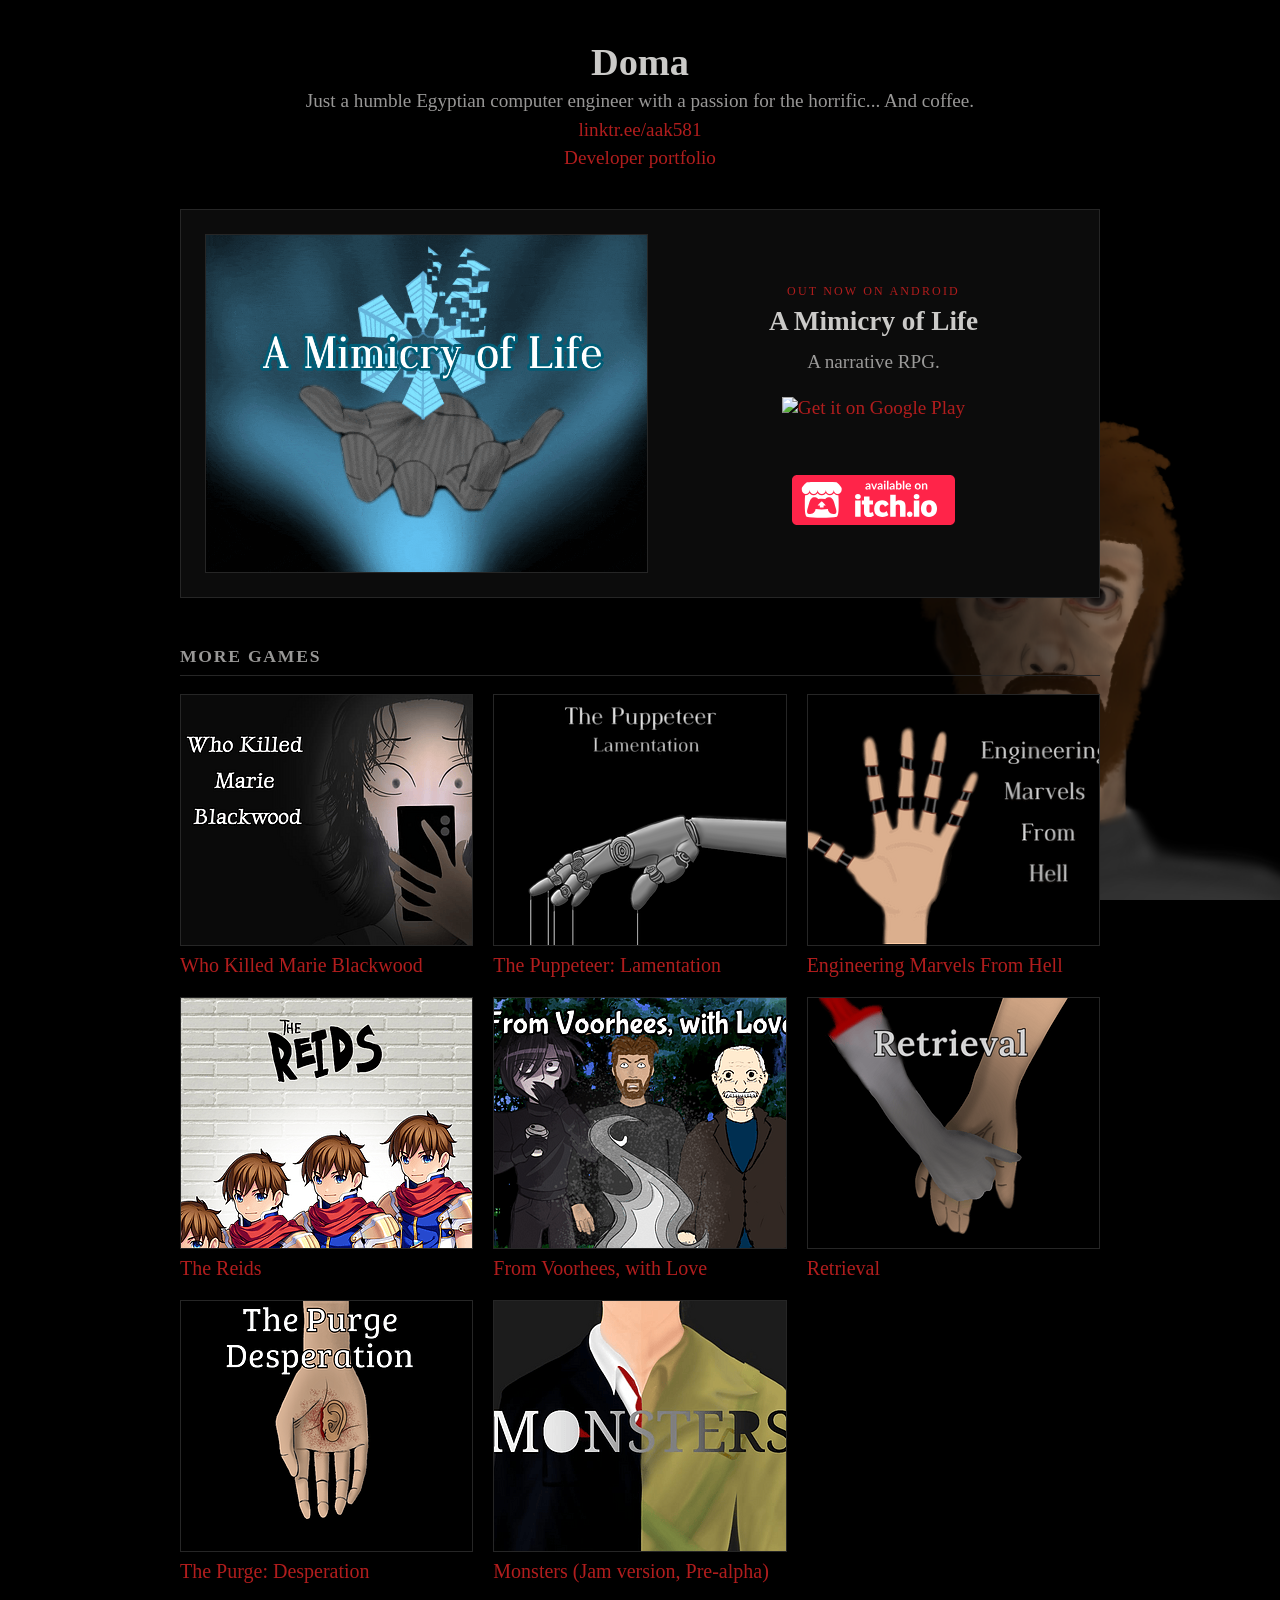
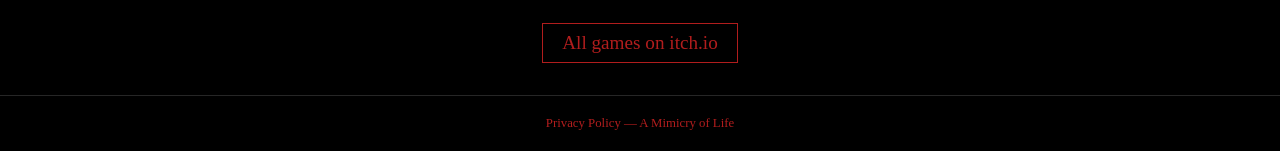
==== games/index.html @ dd7acb0f "Turn the site into a developer portfolio and move the games page to /games/ The root page now presen" ====
<!DOCTYPE html>
<html lang="en">
<head>
  <meta charset="UTF-8">
  <meta name="viewport" content="width=device-width, initial-scale=1.0">
  <title>Doma — Game Developer</title>
  <meta name="description" content="Doma — just a humble Egyptian computer engineer with a passion for the horrific... And coffee. A Mimicry of Life, out now on Android, plus more games on itch.io.">
  <link rel="icon" href="/favicon.ico" sizes="48x48 32x32 16x16">
  <link rel="icon" type="image/png" sizes="32x32" href="/assets/icons/favicon-32.png">
  <link rel="icon" type="image/png" sizes="16x16" href="/assets/icons/favicon-16.png">
  <link rel="apple-touch-icon" href="/assets/icons/apple-touch-icon.png">
  <meta name="theme-color" content="#000000">
  <style>
    :root {
      --bg: #000000;
      --panel: #0c0c0c;
      --border: #262626;
      --text: #cbcac8;
      --text-dim: rgba(203, 202, 200, 0.75);
      --accent: #b11d1d;
    }
    * { box-sizing: border-box; }
    body {
      font-family: serif, Lato, sans-serif;
      font-size: 120%;
      background: var(--bg);
      background-image: url("/assets/stare-bg.png");
      background-position: right bottom;
      background-repeat: no-repeat;
      background-size: 55%;
      color: var(--text);
      margin: 0;
      min-height: 100vh;
    }
    @media screen and (min-width: 800px) {
      body { background-attachment: fixed; }
    }
    a { color: var(--accent); text-decoration: none; }
    a:hover { text-decoration: underline; }

    .wrap {
      max-width: 960px;
      margin: 0 auto;
      padding: 2.5rem 1.25rem 1rem;
    }
    header { text-align: center; margin-bottom: 2.5rem; }
    h1 { font-size: 2.4rem; margin: 0; color: var(--text); }
    .tagline { color: var(--text-dim); margin: 0.4rem 0 0; }

    .featured {
      background: var(--panel);
      border: 1px solid var(--border);
      padding: 1.5rem;
      margin-bottom: 3rem;
      display: flex;
      flex-wrap: wrap;
      gap: 1.5rem;
      align-items: center;
      justify-content: center;
    }
    .featured .cover {
      flex: 1 1 320px;
      max-width: 460px;
    }
    .featured .cover img {
      width: 100%;
      height: auto;
      display: block;
      border: 1px solid var(--border);
    }
    .featured .info {
      flex: 1 1 280px;
      max-width: 420px;
      text-align: center;
    }
    .featured .label {
      font-size: 0.75rem;
      letter-spacing: 0.18em;
      text-transform: uppercase;
      color: var(--accent);
    }
    .featured h2 { margin: 0.4rem 0 0.6rem; font-size: 1.7rem; }
    .featured h2 a { color: var(--text); }
    .featured p { color: var(--text-dim); line-height: 1.6; margin-top: 0; }
    .badge-play img { height: 72px; display: inline-block; }
    .badge-itch img { height: 50px; display: inline-block; margin-top: 0.35rem; }
    .btn-itch {
      display: inline-block;
      border: 1px solid var(--accent);
      padding: 0.5rem 1.2rem;
      margin-top: 0.5rem;
    }
    .btn-itch:hover { background: var(--accent); color: #fff; text-decoration: none; }

    .games h3 {
      font-size: 1.1rem;
      letter-spacing: 0.1em;
      text-transform: uppercase;
      color: var(--text-dim);
      border-bottom: 1px solid var(--border);
      padding-bottom: 0.5rem;
    }
    .grid {
      display: grid;
      grid-template-columns: repeat(auto-fill, minmax(230px, 1fr));
      gap: 1.25rem;
      margin-bottom: 2rem;
    }
    .cell a.thumb { display: block; border: 1px solid var(--border); }
    .cell img {
      width: 100%;
      aspect-ratio: 315 / 250;
      object-fit: cover;
      display: block;
      background: var(--panel);
    }
    .cell .title {
      display: block;
      margin-top: 0.5rem;
      font-size: 1.25rem;
      color: var(--accent);
    }
    .all-games { text-align: center; margin-bottom: 1rem; }

    footer {
      text-align: center;
      border-top: 1px solid var(--border);
      padding: 1.25rem;
      font-size: 0.8rem;
      color: var(--text-dim);
    }
  </style>
</head>
<body>
  <div class="wrap">
    <header>
      <h1>Doma</h1>
      <p class="tagline">Just a humble Egyptian computer engineer with a passion for the horrific... And coffee.</p>
      <p class="tagline"><a href="https://linktr.ee/aak581">linktr.ee/aak581</a></p>
      <p class="tagline"><a href="/">Developer portfolio</a></p>
    </header>

    <section class="featured">
      <div class="cover">
        <a href="https://play.google.com/store/apps/details?id=com.doma581.amimicryoflife"><img src="/assets/covers/a-mimicry-of-life.gif" alt="A Mimicry of Life cover" width="816" height="624"></a>
      </div>
      <div class="info">
        <span class="label">Out now on Android</span>
        <h2><a href="https://aak581.itch.io/a-mimicry-of-life">A Mimicry of Life</a></h2>
        <p>A narrative RPG.</p>
        <a class="badge-play" href="https://play.google.com/store/apps/details?id=com.doma581.amimicryoflife"><img src="https://play.google.com/intl/en_us/badges/static/images/badges/en_badge_web_generic.png" alt="Get it on Google Play"></a>
        <br>
        <a class="badge-itch" href="https://aak581.itch.io/a-mimicry-of-life"><img src="/assets/itch-badge.svg" alt="Available on itch.io"></a>
      </div>
    </section>

    <section class="games">
      <h3>More Games</h3>
      <div class="grid">
        <div class="cell">
          <a class="thumb" href="https://aak581.itch.io/who-killed-marie-blackwood"><img loading="lazy" src="/assets/covers/who-killed-marie-blackwood.png" alt="Who Killed Marie Blackwood cover" width="315" height="250"></a>
          <a class="title" href="https://aak581.itch.io/who-killed-marie-blackwood">Who Killed Marie Blackwood</a>
        </div>
        <div class="cell">
          <a class="thumb" href="https://aak581.itch.io/the-puppeteer-lamentation"><img loading="lazy" src="/assets/covers/the-puppeteer-lamentation.png" alt="The Puppeteer: Lamentation cover" width="315" height="250"></a>
          <a class="title" href="https://aak581.itch.io/the-puppeteer-lamentation">The Puppeteer: Lamentation</a>
        </div>
        <div class="cell">
          <a class="thumb" href="https://aak581.itch.io/engineering-marvels-from-hell"><img loading="lazy" src="/assets/covers/engineering-marvels-from-hell.png" data-gif="/assets/covers/engineering-marvels-from-hell.gif" alt="Engineering Marvels From Hell cover" width="315" height="250"></a>
          <a class="title" href="https://aak581.itch.io/engineering-marvels-from-hell">Engineering Marvels From Hell</a>
        </div>
        <div class="cell">
          <a class="thumb" href="https://aak581.itch.io/the-reids"><img loading="lazy" src="/assets/covers/the-reids.png" alt="The Reids cover" width="315" height="250"></a>
          <a class="title" href="https://aak581.itch.io/the-reids">The Reids</a>
        </div>
        <div class="cell">
          <a class="thumb" href="https://aak581.itch.io/from-voorhees-with-love"><img loading="lazy" src="/assets/covers/from-voorhees-with-love.png" alt="From Voorhees, with Love cover" width="315" height="250"></a>
          <a class="title" href="https://aak581.itch.io/from-voorhees-with-love">From Voorhees, with Love</a>
        </div>
        <div class="cell">
          <a class="thumb" href="https://aak581.itch.io/retrieval"><img loading="lazy" src="/assets/covers/retrieval.png" alt="Retrieval cover" width="315" height="250"></a>
          <a class="title" href="https://aak581.itch.io/retrieval">Retrieval</a>
        </div>
        <div class="cell">
          <a class="thumb" href="https://aak581.itch.io/the-purge-desperation"><img loading="lazy" src="/assets/covers/the-purge-desperation.png" alt="The Purge: Desperation cover" width="315" height="250"></a>
          <a class="title" href="https://aak581.itch.io/the-purge-desperation">The Purge: Desperation</a>
        </div>
        <div class="cell">
          <a class="thumb" href="https://aak581.itch.io/monsters"><img loading="lazy" src="/assets/covers/monsters.png" alt="Monsters cover" width="315" height="250"></a>
          <a class="title" href="https://aak581.itch.io/monsters">Monsters (Jam version, Pre-alpha)</a>
        </div>
      </div>
      <p class="all-games"><a class="btn-itch" href="https://aak581.itch.io/">All games on itch.io</a></p>
    </section>
  </div>

  <footer>
    <a href="/privacy/a-mimicry-of-life/">Privacy Policy — A Mimicry of Life</a>
  </footer>

  <script>
    document.querySelectorAll('img[data-gif]').forEach(function (img) {
      var still = img.src;
      var cell = img.closest('.cell');
      cell.addEventListener('mouseenter', function () { img.src = img.dataset.gif; });
      cell.addEventListener('mouseleave', function () { img.src = still; });
    });
  </script>
</body>
</html>
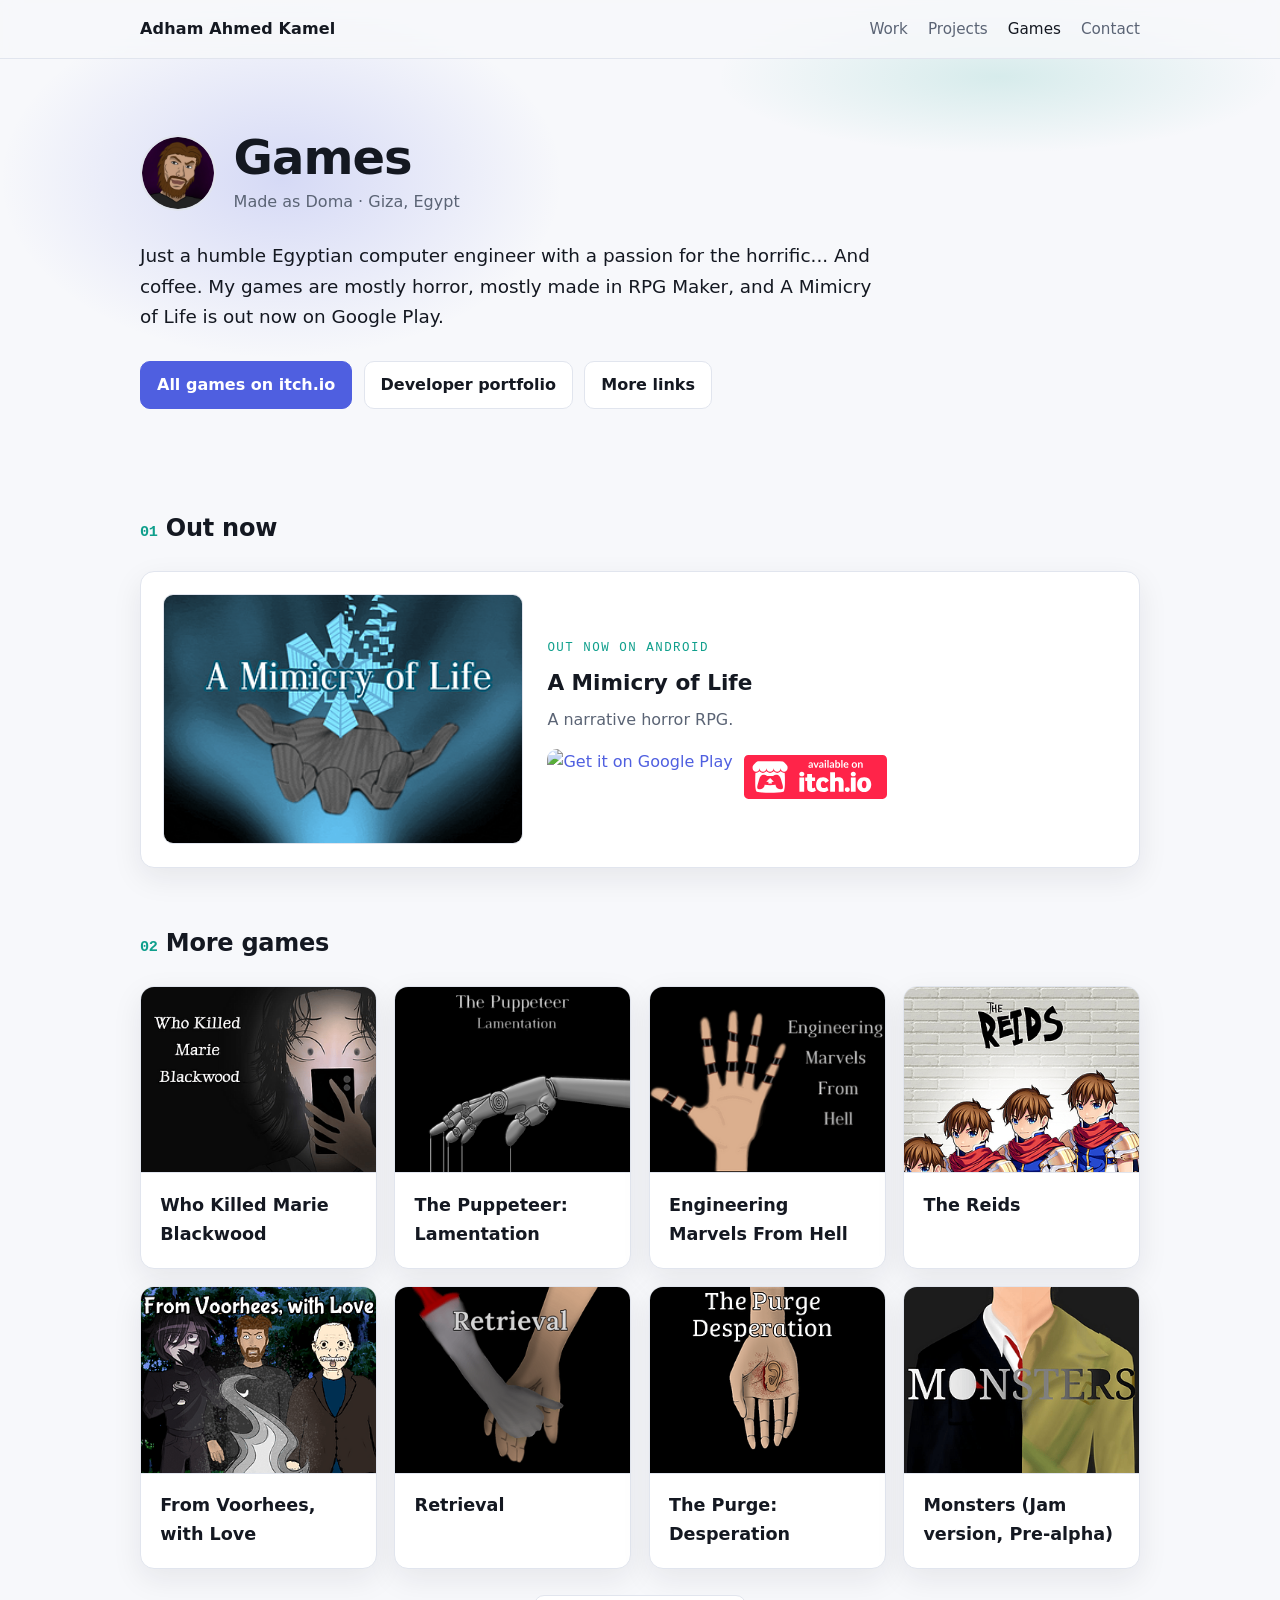
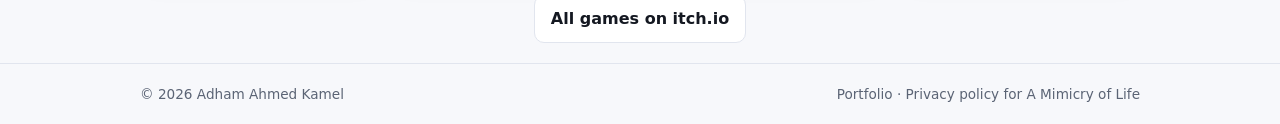
==== commit abc38468: "Restyle the games page to match the portfolio Both pages now share assets/site.css and assets/site.j" ====
--- a/games/index.html
+++ b/games/index.html
@@ -3,208 +3,115 @@
 <head>
   <meta charset="UTF-8">
   <meta name="viewport" content="width=device-width, initial-scale=1.0">
-  <title>Doma — Game Developer</title>
-  <meta name="description" content="Doma — just a humble Egyptian computer engineer with a passion for the horrific... And coffee. A Mimicry of Life, out now on Android, plus more games on itch.io.">
+  <title>Games · Adham Ahmed Kamel</title>
+  <meta name="description" content="Games by Adham Ahmed Kamel (Doma): A Mimicry of Life, out now on Android, plus more horror games on itch.io.">
+  <link rel="canonical" href="https://aak581.github.io/games/">
+  <meta property="og:type" content="website">
+  <meta property="og:url" content="https://aak581.github.io/games/">
+  <meta property="og:title" content="Games · Adham Ahmed Kamel">
+  <meta property="og:description" content="A Mimicry of Life, out now on Android, plus more horror games on itch.io.">
+  <meta property="og:image" content="https://aak581.github.io/assets/covers/a-mimicry-of-life.png">
   <link rel="icon" href="/favicon.ico" sizes="48x48 32x32 16x16">
   <link rel="icon" type="image/png" sizes="32x32" href="/assets/icons/favicon-32.png">
   <link rel="icon" type="image/png" sizes="16x16" href="/assets/icons/favicon-16.png">
   <link rel="apple-touch-icon" href="/assets/icons/apple-touch-icon.png">
-  <meta name="theme-color" content="#000000">
-  <style>
-    :root {
-      --bg: #000000;
-      --panel: #0c0c0c;
-      --border: #262626;
-      --text: #cbcac8;
-      --text-dim: rgba(203, 202, 200, 0.75);
-      --accent: #b11d1d;
-    }
-    * { box-sizing: border-box; }
-    body {
-      font-family: serif, Lato, sans-serif;
-      font-size: 120%;
-      background: var(--bg);
-      background-image: url("/assets/stare-bg.png");
-      background-position: right bottom;
-      background-repeat: no-repeat;
-      background-size: 55%;
-      color: var(--text);
-      margin: 0;
-      min-height: 100vh;
-    }
-    @media screen and (min-width: 800px) {
-      body { background-attachment: fixed; }
-    }
-    a { color: var(--accent); text-decoration: none; }
-    a:hover { text-decoration: underline; }
-
-    .wrap {
-      max-width: 960px;
-      margin: 0 auto;
-      padding: 2.5rem 1.25rem 1rem;
-    }
-    header { text-align: center; margin-bottom: 2.5rem; }
-    h1 { font-size: 2.4rem; margin: 0; color: var(--text); }
-    .tagline { color: var(--text-dim); margin: 0.4rem 0 0; }
-
-    .featured {
-      background: var(--panel);
-      border: 1px solid var(--border);
-      padding: 1.5rem;
-      margin-bottom: 3rem;
-      display: flex;
-      flex-wrap: wrap;
-      gap: 1.5rem;
-      align-items: center;
-      justify-content: center;
-    }
-    .featured .cover {
-      flex: 1 1 320px;
-      max-width: 460px;
-    }
-    .featured .cover img {
-      width: 100%;
-      height: auto;
-      display: block;
-      border: 1px solid var(--border);
-    }
-    .featured .info {
-      flex: 1 1 280px;
-      max-width: 420px;
-      text-align: center;
-    }
-    .featured .label {
-      font-size: 0.75rem;
-      letter-spacing: 0.18em;
-      text-transform: uppercase;
-      color: var(--accent);
-    }
-    .featured h2 { margin: 0.4rem 0 0.6rem; font-size: 1.7rem; }
-    .featured h2 a { color: var(--text); }
-    .featured p { color: var(--text-dim); line-height: 1.6; margin-top: 0; }
-    .badge-play img { height: 72px; display: inline-block; }
-    .badge-itch img { height: 50px; display: inline-block; margin-top: 0.35rem; }
-    .btn-itch {
-      display: inline-block;
-      border: 1px solid var(--accent);
-      padding: 0.5rem 1.2rem;
-      margin-top: 0.5rem;
-    }
-    .btn-itch:hover { background: var(--accent); color: #fff; text-decoration: none; }
-
-    .games h3 {
-      font-size: 1.1rem;
-      letter-spacing: 0.1em;
-      text-transform: uppercase;
-      color: var(--text-dim);
-      border-bottom: 1px solid var(--border);
-      padding-bottom: 0.5rem;
-    }
-    .grid {
-      display: grid;
-      grid-template-columns: repeat(auto-fill, minmax(230px, 1fr));
-      gap: 1.25rem;
-      margin-bottom: 2rem;
-    }
-    .cell a.thumb { display: block; border: 1px solid var(--border); }
-    .cell img {
-      width: 100%;
-      aspect-ratio: 315 / 250;
-      object-fit: cover;
-      display: block;
-      background: var(--panel);
-    }
-    .cell .title {
-      display: block;
-      margin-top: 0.5rem;
-      font-size: 1.25rem;
-      color: var(--accent);
-    }
-    .all-games { text-align: center; margin-bottom: 1rem; }
-
-    footer {
-      text-align: center;
-      border-top: 1px solid var(--border);
-      padding: 1.25rem;
-      font-size: 0.8rem;
-      color: var(--text-dim);
-    }
-  </style>
+  <meta name="theme-color" content="#0b0d12">
+  <link rel="stylesheet" href="/assets/site.css">
 </head>
 <body>
-  <div class="wrap">
-    <header>
-      <h1>Doma</h1>
-      <p class="tagline">Just a humble Egyptian computer engineer with a passion for the horrific... And coffee.</p>
-      <p class="tagline"><a href="https://linktr.ee/aak581">linktr.ee/aak581</a></p>
-      <p class="tagline"><a href="/">Developer portfolio</a></p>
+  <a class="skip" href="#main">Skip to content</a>
+  <nav aria-label="Main">
+    <div class="wrap">
+      <a class="brand" href="/">Adham Ahmed Kamel</a>
+      <ul>
+        <li><a href="/#work">Work</a></li>
+        <li><a href="/#projects">Projects</a></li>
+        <li class="opt"><a href="/games/" aria-current="page">Games</a></li>
+        <li><a href="/#contact">Contact</a></li>
+      </ul>
+    </div>
+  </nav>
+
+  <main id="main">
+    <header class="hero wrap" id="top">
+      <div class="hero-top">
+        <img class="avatar" src="/assets/icons/icon-192.png" alt="" width="76" height="76">
+        <div>
+          <h1>Games</h1>
+          <p class="role">Made as Doma · Giza, Egypt</p>
+        </div>
+      </div>
+      <p class="lead">Just a humble Egyptian computer engineer with a passion for the horrific... And coffee. My games are mostly horror, mostly made in RPG Maker, and A Mimicry of Life is out now on Google Play.</p>
+      <div class="cta">
+        <a class="btn primary" href="https://aak581.itch.io/">All games on itch.io</a>
+        <a class="btn" href="/">Developer portfolio</a>
+        <a class="btn" href="https://linktr.ee/aak581">More links</a>
+      </div>
     </header>
 
-    <section class="featured">
-      <div class="cover">
-        <a href="https://play.google.com/store/apps/details?id=com.doma581.amimicryoflife"><img src="/assets/covers/a-mimicry-of-life.gif" alt="A Mimicry of Life cover" width="816" height="624"></a>
-      </div>
-      <div class="info">
-        <span class="label">Out now on Android</span>
-        <h2><a href="https://aak581.itch.io/a-mimicry-of-life">A Mimicry of Life</a></h2>
-        <p>A narrative RPG.</p>
-        <a class="badge-play" href="https://play.google.com/store/apps/details?id=com.doma581.amimicryoflife"><img src="https://play.google.com/intl/en_us/badges/static/images/badges/en_badge_web_generic.png" alt="Get it on Google Play"></a>
-        <br>
-        <a class="badge-itch" href="https://aak581.itch.io/a-mimicry-of-life"><img src="/assets/itch-badge.svg" alt="Available on itch.io"></a>
+    <section class="wrap reveal">
+      <h2><span class="num">01</span>Out now</h2>
+      <div class="game" data-hover>
+        <a href="https://play.google.com/store/apps/details?id=com.doma581.amimicryoflife"><img src="/assets/covers/a-mimicry-of-life.png" data-gif="/assets/covers/a-mimicry-of-life.gif" alt="A Mimicry of Life cover art" width="315" height="250"></a>
+        <div>
+          <span class="label">Out now on Android</span>
+          <h3>A Mimicry of Life</h3>
+          <p>A narrative horror RPG.</p>
+          <div class="row">
+            <a class="play" href="https://play.google.com/store/apps/details?id=com.doma581.amimicryoflife"><img src="https://play.google.com/intl/en_us/badges/static/images/badges/en_badge_web_generic.png" alt="Get it on Google Play"></a>
+            <a class="badge-itch" href="https://aak581.itch.io/a-mimicry-of-life"><img src="/assets/itch-badge.svg" alt="Available on itch.io" width="140" height="44"></a>
+          </div>
+        </div>
       </div>
     </section>
 
-    <section class="games">
-      <h3>More Games</h3>
-      <div class="grid">
-        <div class="cell">
-          <a class="thumb" href="https://aak581.itch.io/who-killed-marie-blackwood"><img loading="lazy" src="/assets/covers/who-killed-marie-blackwood.png" alt="Who Killed Marie Blackwood cover" width="315" height="250"></a>
-          <a class="title" href="https://aak581.itch.io/who-killed-marie-blackwood">Who Killed Marie Blackwood</a>
-        </div>
-        <div class="cell">
-          <a class="thumb" href="https://aak581.itch.io/the-puppeteer-lamentation"><img loading="lazy" src="/assets/covers/the-puppeteer-lamentation.png" alt="The Puppeteer: Lamentation cover" width="315" height="250"></a>
-          <a class="title" href="https://aak581.itch.io/the-puppeteer-lamentation">The Puppeteer: Lamentation</a>
-        </div>
-        <div class="cell">
-          <a class="thumb" href="https://aak581.itch.io/engineering-marvels-from-hell"><img loading="lazy" src="/assets/covers/engineering-marvels-from-hell.png" data-gif="/assets/covers/engineering-marvels-from-hell.gif" alt="Engineering Marvels From Hell cover" width="315" height="250"></a>
-          <a class="title" href="https://aak581.itch.io/engineering-marvels-from-hell">Engineering Marvels From Hell</a>
-        </div>
-        <div class="cell">
-          <a class="thumb" href="https://aak581.itch.io/the-reids"><img loading="lazy" src="/assets/covers/the-reids.png" alt="The Reids cover" width="315" height="250"></a>
-          <a class="title" href="https://aak581.itch.io/the-reids">The Reids</a>
-        </div>
-        <div class="cell">
-          <a class="thumb" href="https://aak581.itch.io/from-voorhees-with-love"><img loading="lazy" src="/assets/covers/from-voorhees-with-love.png" alt="From Voorhees, with Love cover" width="315" height="250"></a>
-          <a class="title" href="https://aak581.itch.io/from-voorhees-with-love">From Voorhees, with Love</a>
-        </div>
-        <div class="cell">
-          <a class="thumb" href="https://aak581.itch.io/retrieval"><img loading="lazy" src="/assets/covers/retrieval.png" alt="Retrieval cover" width="315" height="250"></a>
-          <a class="title" href="https://aak581.itch.io/retrieval">Retrieval</a>
-        </div>
-        <div class="cell">
-          <a class="thumb" href="https://aak581.itch.io/the-purge-desperation"><img loading="lazy" src="/assets/covers/the-purge-desperation.png" alt="The Purge: Desperation cover" width="315" height="250"></a>
-          <a class="title" href="https://aak581.itch.io/the-purge-desperation">The Purge: Desperation</a>
-        </div>
-        <div class="cell">
-          <a class="thumb" href="https://aak581.itch.io/monsters"><img loading="lazy" src="/assets/covers/monsters.png" alt="Monsters cover" width="315" height="250"></a>
-          <a class="title" href="https://aak581.itch.io/monsters">Monsters (Jam version, Pre-alpha)</a>
-        </div>
+    <section class="wrap reveal">
+      <h2><span class="num">02</span>More games</h2>
+      <div class="grid games-grid">
+        <article class="card">
+          <a class="media cover" href="https://aak581.itch.io/who-killed-marie-blackwood"><img loading="lazy" src="/assets/covers/who-killed-marie-blackwood.png" alt="Who Killed Marie Blackwood cover" width="315" height="250"></a>
+          <div class="body"><h3><a href="https://aak581.itch.io/who-killed-marie-blackwood">Who Killed Marie Blackwood</a></h3></div>
+        </article>
+        <article class="card">
+          <a class="media cover" href="https://aak581.itch.io/the-puppeteer-lamentation"><img loading="lazy" src="/assets/covers/the-puppeteer-lamentation.png" alt="The Puppeteer: Lamentation cover" width="315" height="250"></a>
+          <div class="body"><h3><a href="https://aak581.itch.io/the-puppeteer-lamentation">The Puppeteer: Lamentation</a></h3></div>
+        </article>
+        <article class="card" data-hover>
+          <a class="media cover" href="https://aak581.itch.io/engineering-marvels-from-hell"><img loading="lazy" src="/assets/covers/engineering-marvels-from-hell.png" data-gif="/assets/covers/engineering-marvels-from-hell.gif" alt="Engineering Marvels From Hell cover" width="315" height="250"></a>
+          <div class="body"><h3><a href="https://aak581.itch.io/engineering-marvels-from-hell">Engineering Marvels From Hell</a></h3></div>
+        </article>
+        <article class="card">
+          <a class="media cover" href="https://aak581.itch.io/the-reids"><img loading="lazy" src="/assets/covers/the-reids.png" alt="The Reids cover" width="315" height="250"></a>
+          <div class="body"><h3><a href="https://aak581.itch.io/the-reids">The Reids</a></h3></div>
+        </article>
+        <article class="card">
+          <a class="media cover" href="https://aak581.itch.io/from-voorhees-with-love"><img loading="lazy" src="/assets/covers/from-voorhees-with-love.png" alt="From Voorhees, with Love cover" width="315" height="250"></a>
+          <div class="body"><h3><a href="https://aak581.itch.io/from-voorhees-with-love">From Voorhees, with Love</a></h3></div>
+        </article>
+        <article class="card">
+          <a class="media cover" href="https://aak581.itch.io/retrieval"><img loading="lazy" src="/assets/covers/retrieval.png" alt="Retrieval cover" width="315" height="250"></a>
+          <div class="body"><h3><a href="https://aak581.itch.io/retrieval">Retrieval</a></h3></div>
+        </article>
+        <article class="card">
+          <a class="media cover" href="https://aak581.itch.io/the-purge-desperation"><img loading="lazy" src="/assets/covers/the-purge-desperation.png" alt="The Purge: Desperation cover" width="315" height="250"></a>
+          <div class="body"><h3><a href="https://aak581.itch.io/the-purge-desperation">The Purge: Desperation</a></h3></div>
+        </article>
+        <article class="card">
+          <a class="media cover" href="https://aak581.itch.io/monsters"><img loading="lazy" src="/assets/covers/monsters.png" alt="Monsters cover" width="315" height="250"></a>
+          <div class="body"><h3><a href="https://aak581.itch.io/monsters">Monsters (Jam version, Pre-alpha)</a></h3></div>
+        </article>
       </div>
-      <p class="all-games"><a class="btn-itch" href="https://aak581.itch.io/">All games on itch.io</a></p>
+      <p style="text-align:center; margin-top:1.6rem;"><a class="btn" href="https://aak581.itch.io/">All games on itch.io</a></p>
     </section>
-  </div>
+  </main>
 
   <footer>
-    <a href="/privacy/a-mimicry-of-life/">Privacy Policy — A Mimicry of Life</a>
+    <div class="wrap">
+      <span>© <span id="year">2026</span> Adham Ahmed Kamel</span>
+      <span><a href="/">Portfolio</a> · <a href="/privacy/a-mimicry-of-life/">Privacy policy for A Mimicry of Life</a></span>
+    </div>
   </footer>
 
-  <script>
-    document.querySelectorAll('img[data-gif]').forEach(function (img) {
-      var still = img.src;
-      var cell = img.closest('.cell');
-      cell.addEventListener('mouseenter', function () { img.src = img.dataset.gif; });
-      cell.addEventListener('mouseleave', function () { img.src = still; });
-    });
-  </script>
+  <script src="/assets/site.js" defer></script>
 </body>
 </html>
--- a/assets/site.css
+++ b/assets/site.css
@@ -0,0 +1,180 @@
+/* Shared styles for aak581.github.io (portfolio and games pages). */
+:root {
+  --bg: #0b0d12;
+  --bg-2: #11141b;
+  --card: #141821;
+  --border: #232938;
+  --text: #e7e9ee;
+  --muted: #9aa3b5;
+  --accent: #8b9cff;
+  --accent-2: #5eead4;
+  --shadow: 0 10px 30px rgba(0, 0, 0, 0.35);
+  --radius: 14px;
+  --mono: ui-monospace, SFMono-Regular, Menlo, Consolas, "Liberation Mono", monospace;
+}
+@media (prefers-color-scheme: light) {
+  :root {
+    --bg: #f7f8fb;
+    --bg-2: #eef0f6;
+    --card: #ffffff;
+    --border: #e1e5ee;
+    --text: #141821;
+    --muted: #5b6475;
+    --accent: #4f5fe0;
+    --accent-2: #0f9f8c;
+    --shadow: 0 10px 30px rgba(20, 24, 33, 0.08);
+  }
+}
+* { box-sizing: border-box; }
+html { scroll-behavior: smooth; }
+body {
+  margin: 0;
+  background: var(--bg);
+  color: var(--text);
+  font: 16px/1.65 system-ui, -apple-system, "Segoe UI", Roboto, "Helvetica Neue", Arial, sans-serif;
+  -webkit-font-smoothing: antialiased;
+}
+a { color: var(--accent); text-decoration: none; }
+a:hover { text-decoration: underline; text-underline-offset: 3px; }
+:focus-visible { outline: 2px solid var(--accent); outline-offset: 3px; border-radius: 6px; }
+.skip { position: absolute; left: -999px; top: 0; }
+.skip:focus { left: 1rem; top: 1rem; background: var(--card); padding: 0.5rem 0.8rem; z-index: 10; }
+
+.wrap { max-width: 1040px; margin: 0 auto; padding: 0 1.25rem; }
+
+/* nav */
+nav {
+  position: sticky; top: 0; z-index: 5;
+  background: color-mix(in srgb, var(--bg) 82%, transparent);
+  backdrop-filter: blur(10px);
+  border-bottom: 1px solid var(--border);
+}
+nav .wrap { display: flex; align-items: center; justify-content: space-between; height: 58px; }
+nav .brand { color: var(--text); font-weight: 650; letter-spacing: 0.01em; white-space: nowrap; }
+nav ul { list-style: none; display: flex; gap: 1.25rem; margin: 0; padding: 0; }
+nav ul a { color: var(--muted); font-size: 0.95rem; }
+nav ul a:hover { color: var(--text); text-decoration: none; }
+@media (max-width: 560px) { nav ul { gap: 0.85rem; } nav ul li.opt { display: none; } nav .brand { font-size: 0.95rem; } nav ul a { font-size: 0.9rem; } }
+
+/* hero */
+.hero { padding: 4.5rem 1.25rem 3rem; position: relative; }
+/* Soft glow behind the hero: full-bleed and fading to transparent well inside its own box,
+   so no edge of the layer is ever visible. */
+body::before {
+  content: ""; position: absolute; left: 0; right: 0; top: 0; height: 640px; z-index: -1; pointer-events: none;
+  background:
+    radial-gradient(closest-side at 22% 28%, color-mix(in srgb, var(--accent) 20%, transparent), transparent),
+    radial-gradient(closest-side at 78% 12%, color-mix(in srgb, var(--accent-2) 14%, transparent), transparent);
+}
+body { position: relative; }
+.hero-top { display: flex; align-items: center; gap: 1.1rem; }
+.avatar { width: 76px; height: 76px; border-radius: 50%; border: 2px solid var(--border); flex: none; }
+.hero h1 { font-size: clamp(2rem, 5vw, 3rem); line-height: 1.1; margin: 0; letter-spacing: -0.02em; }
+.role { color: var(--muted); margin: 0.35rem 0 0; }
+.lead { font-size: 1.15rem; max-width: 46rem; margin: 1.6rem 0 1.8rem; }
+.cta { display: flex; flex-wrap: wrap; gap: 0.7rem; }
+.btn {
+  display: inline-flex; align-items: center; gap: 0.45rem;
+  padding: 0.6rem 1rem; border-radius: 10px; border: 1px solid var(--border);
+  background: var(--card); color: var(--text); font-weight: 550;
+  transition: transform 0.15s ease, border-color 0.15s ease, background 0.15s ease;
+}
+.btn:hover { text-decoration: none; transform: translateY(-2px); border-color: var(--accent); }
+.btn.primary { background: var(--accent); border-color: var(--accent); color: #0b0d12; }
+@media (prefers-color-scheme: light) { .btn.primary { color: #fff; } }
+.btn svg { width: 18px; height: 18px; }
+
+/* sections */
+/* section.wrap: .wrap's side padding would otherwise cancel the vertical rhythm */
+section.wrap { padding-top: 3.25rem; padding-bottom: 0.25rem; }
+h2 { font-size: 1.5rem; margin: 0 0 1.4rem; letter-spacing: -0.01em; }
+h2 .num { font-family: var(--mono); color: var(--accent-2); font-size: 0.95rem; margin-right: 0.5rem; }
+
+/* work */
+.job { background: var(--card); border: 1px solid var(--border); border-radius: var(--radius); padding: 1.5rem 1.6rem; box-shadow: var(--shadow); }
+.job-head { display: flex; flex-wrap: wrap; justify-content: space-between; gap: 0.3rem 1rem; align-items: baseline; }
+.job-head h3 { margin: 0; font-size: 1.15rem; }
+.job-head .meta { color: var(--muted); font-size: 0.95rem; }
+.job ul { margin: 1rem 0 0; padding-left: 1.15rem; }
+.job li { margin: 0.5rem 0; }
+.job li::marker { color: var(--accent); }
+.also { color: var(--muted); font-size: 0.95rem; margin: 1rem 0 0; }
+
+/* projects */
+.grid { display: grid; grid-template-columns: repeat(auto-fill, minmax(300px, 1fr)); gap: 1.1rem; }
+.card {
+  display: flex; flex-direction: column;
+  background: var(--card); border: 1px solid var(--border); border-radius: var(--radius);
+  overflow: hidden; box-shadow: var(--shadow);
+  transition: transform 0.2s ease, border-color 0.2s ease;
+}
+.card:hover { transform: translateY(-4px); border-color: color-mix(in srgb, var(--accent) 55%, var(--border)); }
+.card .media { aspect-ratio: 16 / 10; background: var(--bg-2); border-bottom: 1px solid var(--border); overflow: hidden; }
+.card .media img { width: 100%; height: 100%; object-fit: cover; display: block; transition: transform 0.4s ease; }
+.card:hover .media img { transform: scale(1.03); }
+.card .media.type {
+  display: grid; place-items: center; text-align: center; padding: 1rem;
+  background:
+    radial-gradient(circle at 25% 20%, color-mix(in srgb, var(--accent) 28%, transparent), transparent 55%),
+    radial-gradient(circle at 80% 85%, color-mix(in srgb, var(--accent-2) 22%, transparent), transparent 55%),
+    var(--bg-2);
+}
+.card .media.type span { font-family: var(--mono); font-size: 1.35rem; font-weight: 600; letter-spacing: 0.02em; }
+.card .media.type small { display: block; font-family: var(--mono); color: var(--muted); font-size: 0.8rem; margin-top: 0.35rem; }
+.card .body { padding: 1.1rem 1.2rem 1.2rem; display: flex; flex-direction: column; gap: 0.6rem; flex: 1; }
+.card h3 { margin: 0; font-size: 1.1rem; }
+.card p { margin: 0; color: var(--muted); font-size: 0.97rem; }
+.tags { display: flex; flex-wrap: wrap; gap: 0.35rem; margin-top: auto; padding-top: 0.3rem; }
+.tags li { list-style: none; font-family: var(--mono); font-size: 0.75rem; padding: 0.15rem 0.5rem; border-radius: 999px; border: 1px solid var(--border); color: var(--muted); }
+.tags { padding-left: 0; margin-bottom: 0; }
+.links { display: flex; gap: 1rem; font-weight: 550; font-size: 0.95rem; }
+
+/* games */
+.game { display: grid; grid-template-columns: minmax(0, 360px) 1fr; gap: 1.5rem; align-items: center;
+  background: var(--card); border: 1px solid var(--border); border-radius: var(--radius); padding: 1.4rem; box-shadow: var(--shadow); }
+.game img { width: 100%; border-radius: 10px; display: block; border: 1px solid var(--border); aspect-ratio: 315 / 250; object-fit: cover; }
+.game .label { font-family: var(--mono); font-size: 0.78rem; letter-spacing: 0.12em; text-transform: uppercase; color: var(--accent-2); }
+.game h3 { margin: 0.3rem 0 0.4rem; font-size: 1.35rem; }
+.game p { color: var(--muted); margin: 0 0 1rem; }
+.game .play img { height: 56px; width: auto; border: 0; aspect-ratio: auto; }
+.game .row { display: flex; flex-wrap: wrap; gap: 0.7rem; align-items: center; }
+@media (max-width: 680px) { .game { grid-template-columns: 1fr; } }
+
+/* lists */
+.two { display: grid; grid-template-columns: 1fr 1fr; gap: 1.1rem; }
+@media (max-width: 760px) { .two { grid-template-columns: 1fr; } }
+.panel { background: var(--card); border: 1px solid var(--border); border-radius: var(--radius); padding: 1.3rem 1.4rem; box-shadow: var(--shadow); }
+.panel h3 { margin: 0 0 0.8rem; font-size: 1.05rem; }
+.panel ul { margin: 0; padding-left: 1.1rem; }
+.panel li { margin: 0.45rem 0; }
+.panel li::marker { color: var(--accent); }
+.skills dt { font-weight: 600; margin-top: 0.7rem; }
+.skills dt:first-child { margin-top: 0; }
+.skills dd { margin: 0.15rem 0 0; color: var(--muted); }
+
+/* contact */
+section.contact { text-align: center; padding-top: 4rem; padding-bottom: 4rem; }
+.contact p { color: var(--muted); max-width: 34rem; margin: 0 auto 1.4rem; }
+.contact .cta { justify-content: center; }
+
+footer { border-top: 1px solid var(--border); color: var(--muted); font-size: 0.85rem; }
+footer .wrap { display: flex; flex-wrap: wrap; justify-content: space-between; gap: 0.5rem; padding: 1.2rem 1.25rem; }
+footer a { color: var(--muted); }
+
+/* reveal on scroll */
+.reveal { opacity: 0; transform: translateY(14px); transition: opacity 0.6s ease, transform 0.6s ease; }
+.reveal.in { opacity: 1; transform: none; }
+@media (prefers-reduced-motion: reduce) {
+  html { scroll-behavior: auto; }
+  .reveal { opacity: 1; transform: none; transition: none; }
+  .btn, .card, .card .media img { transition: none; }
+}
+
+/* games page */
+.card .media.cover { aspect-ratio: 315 / 250; }
+.card h3 a { color: var(--text); }
+.card h3 a:hover { color: var(--accent); text-decoration: none; }
+.games-grid { grid-template-columns: repeat(auto-fill, minmax(230px, 1fr)); }
+.game .badge-itch img { height: 44px; width: auto; display: block; border: 0; border-radius: 0; aspect-ratio: auto; object-fit: contain; }
+nav ul a[aria-current="page"] { color: var(--text); }
+
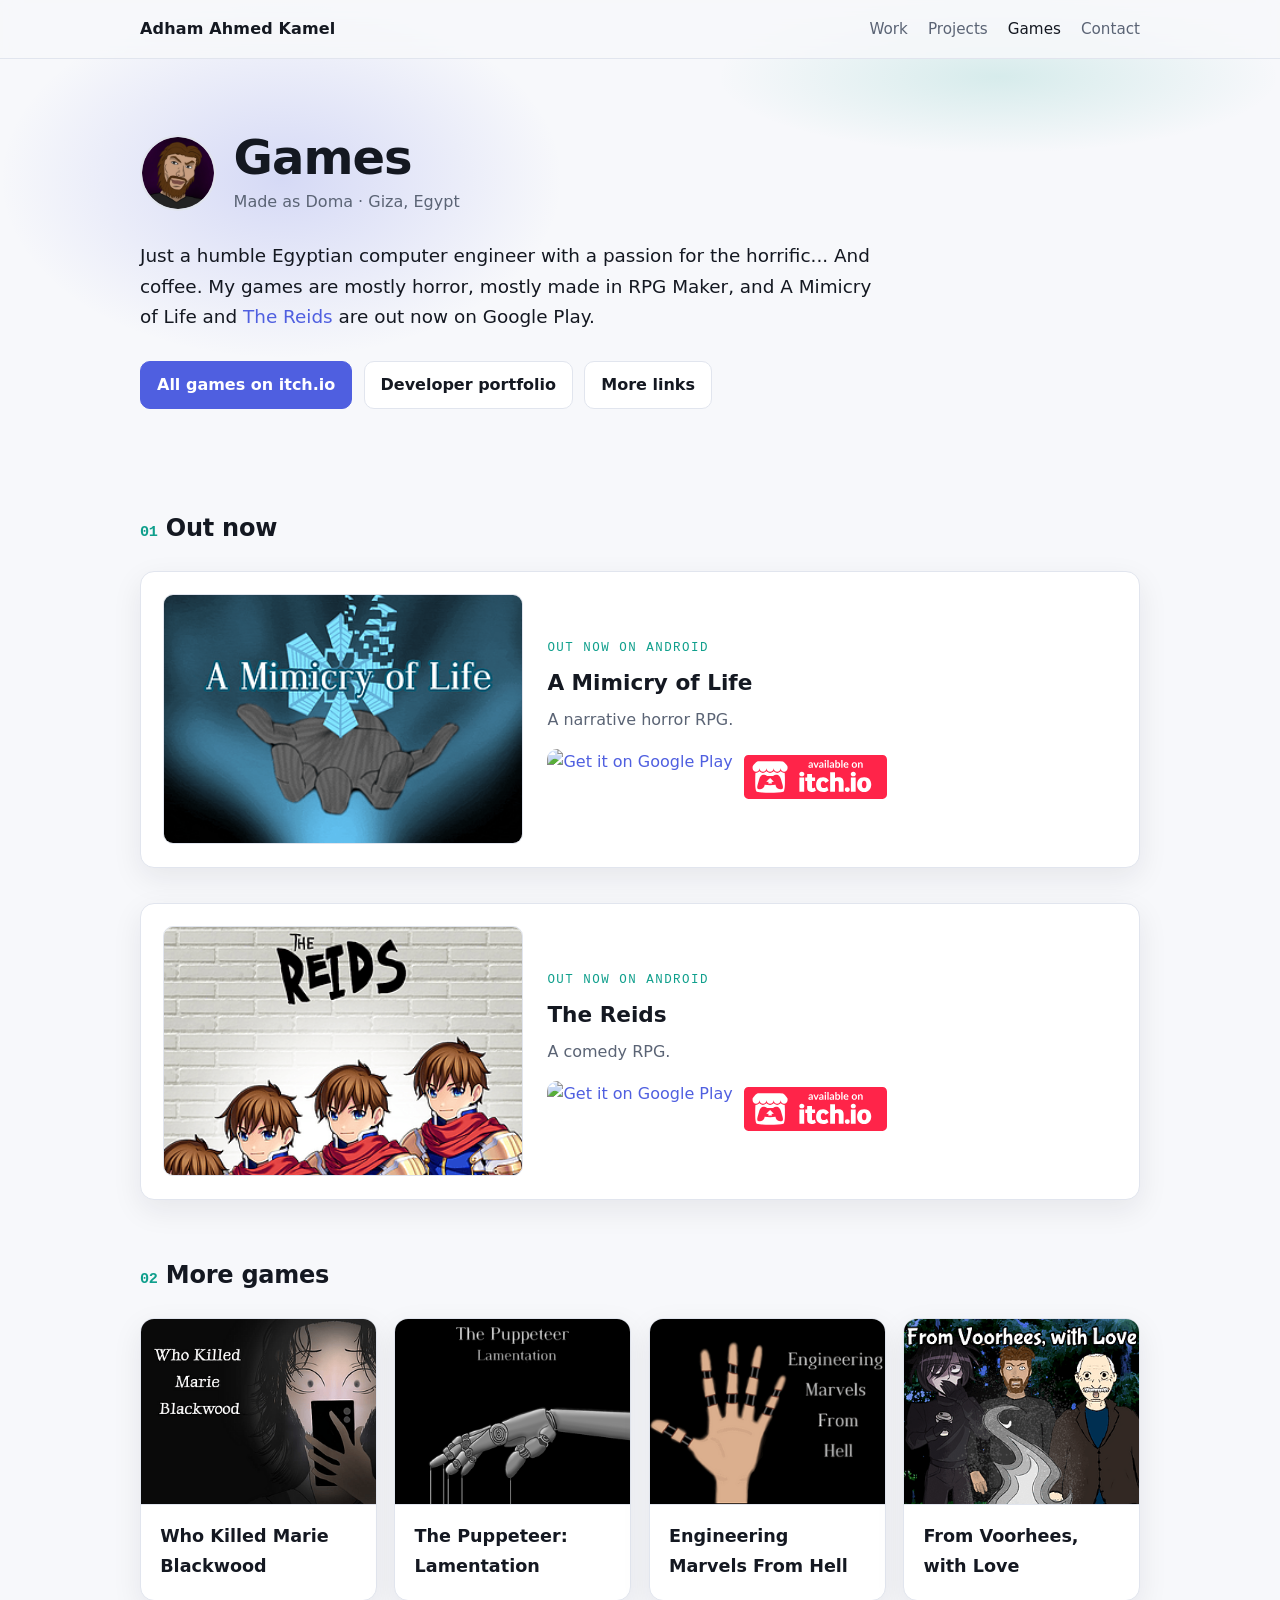
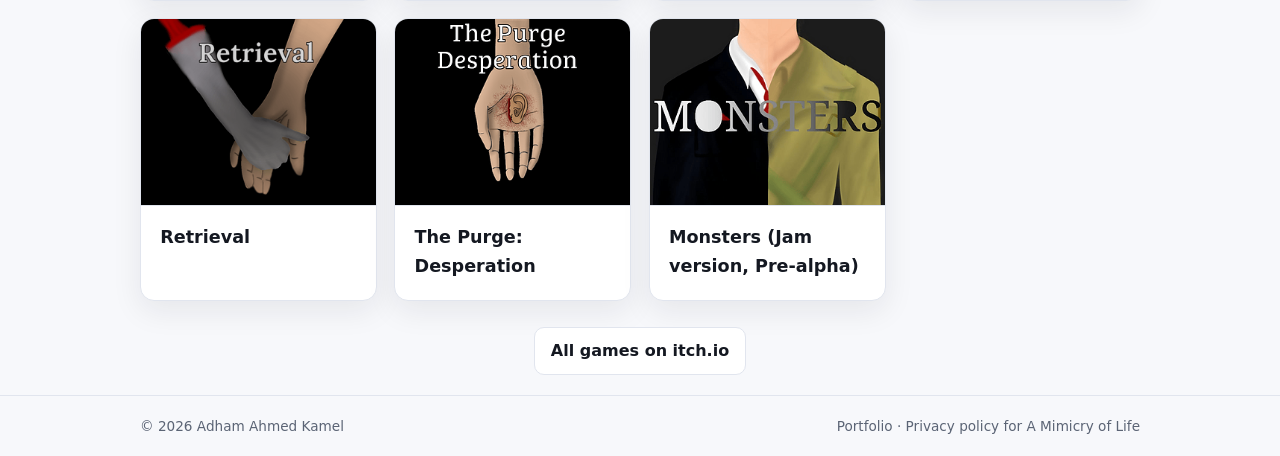
==== commit 7f664eca: "Name Menese and Thebes in the hero, link itch.io games, add The Reids to Out now with a Play badge" ====
--- a/games/index.html
+++ b/games/index.html
@@ -4,12 +4,12 @@
   <meta charset="UTF-8">
   <meta name="viewport" content="width=device-width, initial-scale=1.0">
   <title>Games · Adham Ahmed Kamel</title>
-  <meta name="description" content="Games by Adham Ahmed Kamel (Doma): A Mimicry of Life, out now on Android, plus more horror games on itch.io.">
+  <meta name="description" content="Games by Adham Ahmed Kamel (Doma): A Mimicry of Life and The Reids, out now on Android, plus more horror games on itch.io.">
   <link rel="canonical" href="https://aak581.github.io/games/">
   <meta property="og:type" content="website">
   <meta property="og:url" content="https://aak581.github.io/games/">
   <meta property="og:title" content="Games · Adham Ahmed Kamel">
-  <meta property="og:description" content="A Mimicry of Life, out now on Android, plus more horror games on itch.io.">
+  <meta property="og:description" content="A Mimicry of Life and The Reids, out now on Android, plus more horror games on itch.io.">
   <meta property="og:image" content="https://aak581.github.io/assets/covers/a-mimicry-of-life.png">
   <link rel="icon" href="/favicon.ico" sizes="48x48 32x32 16x16">
   <link rel="icon" type="image/png" sizes="32x32" href="/assets/icons/favicon-32.png">
@@ -41,7 +41,7 @@
           <p class="role">Made as Doma · Giza, Egypt</p>
         </div>
       </div>
-      <p class="lead">Just a humble Egyptian computer engineer with a passion for the horrific... And coffee. My games are mostly horror, mostly made in RPG Maker, and A Mimicry of Life is out now on Google Play.</p>
+      <p class="lead">Just a humble Egyptian computer engineer with a passion for the horrific... And coffee. My games are mostly horror, mostly made in RPG Maker, and A Mimicry of Life and <a href="https://play.google.com/store/apps/details?id=com.doma581.thereids">The Reids</a> are out now on Google Play.</p>
       <div class="cta">
         <a class="btn primary" href="https://aak581.itch.io/">All games on itch.io</a>
         <a class="btn" href="/">Developer portfolio</a>
@@ -63,6 +63,18 @@
           </div>
         </div>
       </div>
+      <div class="game">
+        <a href="https://play.google.com/store/apps/details?id=com.doma581.thereids"><img src="/assets/covers/the-reids.png" alt="The Reids cover art" width="315" height="250"></a>
+        <div>
+          <span class="label">Out now on Android</span>
+          <h3>The Reids</h3>
+          <p>A comedy RPG.</p>
+          <div class="row">
+            <a class="play" href="https://play.google.com/store/apps/details?id=com.doma581.thereids"><img src="https://play.google.com/intl/en_us/badges/static/images/badges/en_badge_web_generic.png" alt="Get it on Google Play"></a>
+            <a class="badge-itch" href="https://aak581.itch.io/the-reids"><img src="/assets/itch-badge.svg" alt="Available on itch.io" width="140" height="44"></a>
+          </div>
+        </div>
+      </div>
     </section>
 
     <section class="wrap reveal">
@@ -79,10 +91,6 @@
         <article class="card" data-hover>
           <a class="media cover" href="https://aak581.itch.io/engineering-marvels-from-hell"><img loading="lazy" src="/assets/covers/engineering-marvels-from-hell.png" data-gif="/assets/covers/engineering-marvels-from-hell.gif" alt="Engineering Marvels From Hell cover" width="315" height="250"></a>
           <div class="body"><h3><a href="https://aak581.itch.io/engineering-marvels-from-hell">Engineering Marvels From Hell</a></h3></div>
-        </article>
-        <article class="card">
-          <a class="media cover" href="https://aak581.itch.io/the-reids"><img loading="lazy" src="/assets/covers/the-reids.png" alt="The Reids cover" width="315" height="250"></a>
-          <div class="body"><h3><a href="https://aak581.itch.io/the-reids">The Reids</a></h3></div>
         </article>
         <article class="card">
           <a class="media cover" href="https://aak581.itch.io/from-voorhees-with-love"><img loading="lazy" src="/assets/covers/from-voorhees-with-love.png" alt="From Voorhees, with Love cover" width="315" height="250"></a>
--- a/assets/site.css
+++ b/assets/site.css
@@ -128,6 +128,7 @@
 .tags li { list-style: none; font-family: var(--mono); font-size: 0.75rem; padding: 0.15rem 0.5rem; border-radius: 999px; border: 1px solid var(--border); color: var(--muted); }
 .tags { padding-left: 0; margin-bottom: 0; }
 .links { display: flex; gap: 1rem; font-weight: 550; font-size: 0.95rem; }
+.links .muted { color: var(--muted); font-weight: 500; }
 
 /* games */
 .game { display: grid; grid-template-columns: minmax(0, 360px) 1fr; gap: 1.5rem; align-items: center;
@@ -138,6 +139,7 @@
 .game p { color: var(--muted); margin: 0 0 1rem; }
 .game .play img { height: 56px; width: auto; border: 0; aspect-ratio: auto; }
 .game .row { display: flex; flex-wrap: wrap; gap: 0.7rem; align-items: center; }
+.game + .game { margin-top: 2.2rem; }
 @media (max-width: 680px) { .game { grid-template-columns: 1fr; } }
 
 /* lists */
